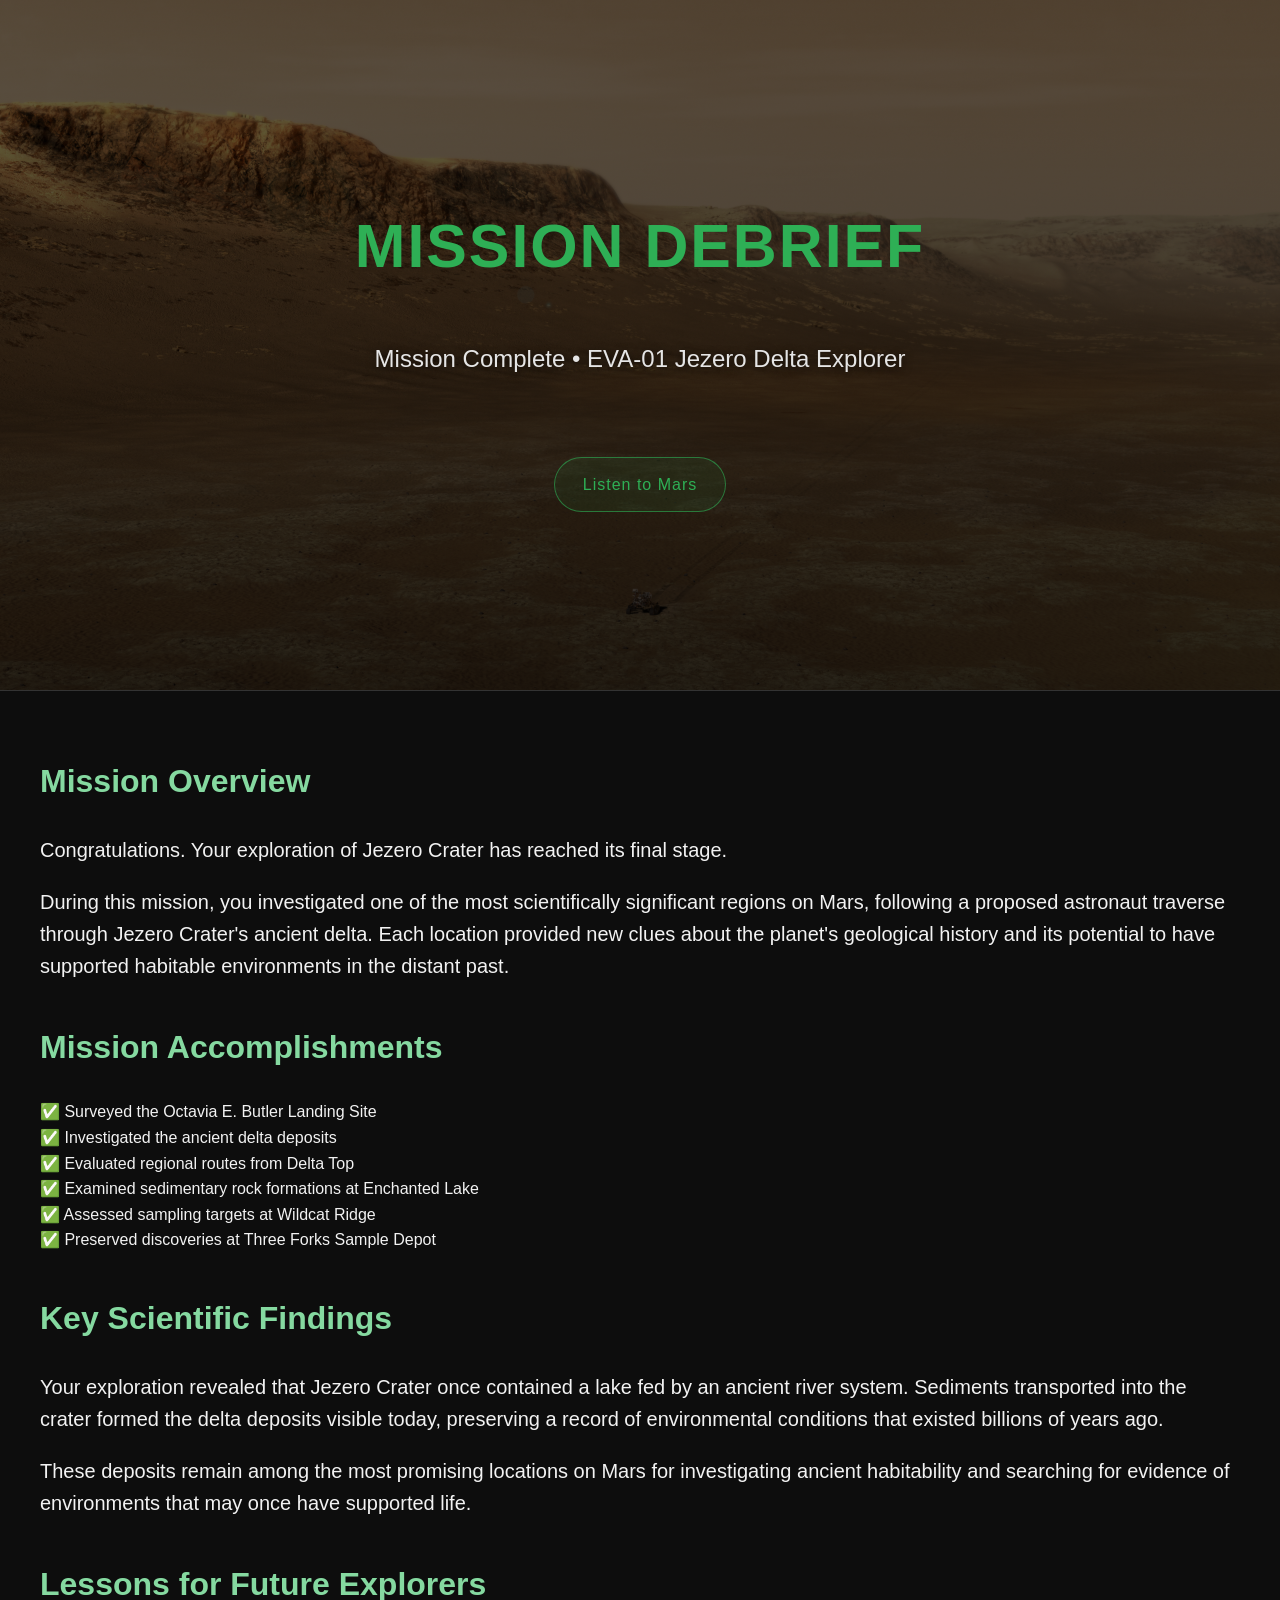
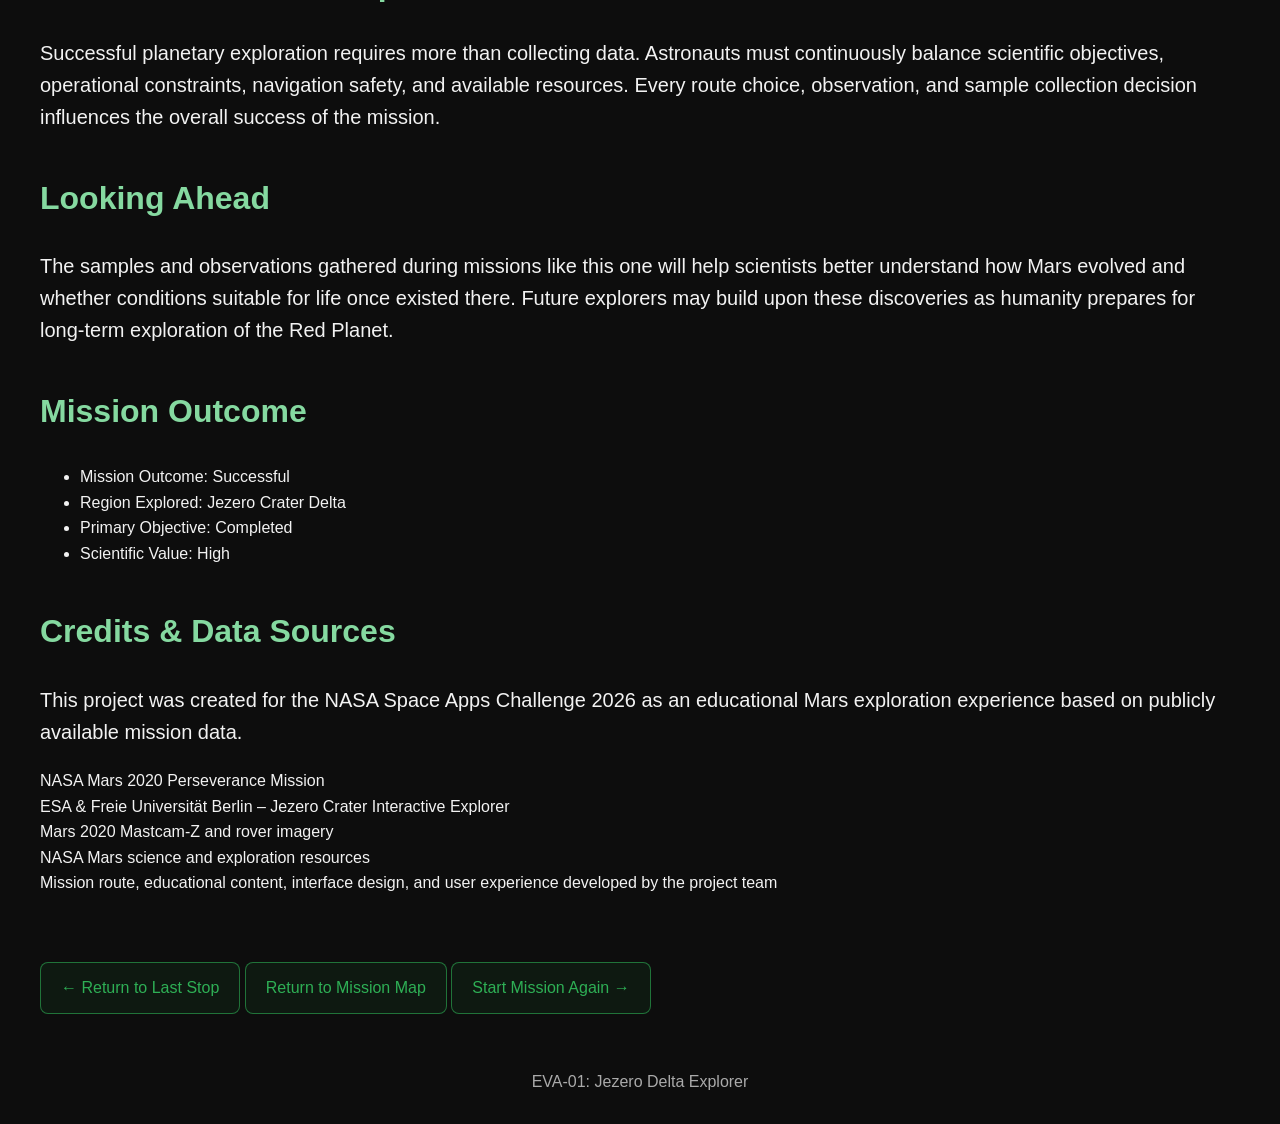
==== mission-summary.html @ d559239f "Add files via upload" ====
<!DOCTYPE html>
<html lang="en">

<head>
    <meta charset="UTF-8">
    <meta name="viewport" content="width=device-width, initial-scale=1.0">
    <title>Mission Debrief</title>

    <link rel="stylesheet" href="style.css">
</head>

<body>

    <header class="scene-header debrief-header"
        style="background-image:
        linear-gradient(rgba(0,0,0,0.55), rgba(0,0,0,0.80)),
        url('images/rover_at_Jezero.png');">

        <h1 class="scene-title milestone-title">
            Mission Debrief
        </h1>

        <p class="subtitle">
            Mission Complete • EVA-01 Jezero Delta Explorer
        </p>
        </body>
        <audio id="marsAudio">
    <source src="audio/mars-sounds.mp3" type="audio/mpeg">
</audio>
        <p>
    <a class="hero-button milestone"
       href="#"
       onclick="document.getElementById('marsAudio').play(); return false;">
       Listen to Mars
    </a>
</p>

    </header>

    <div class="container scene-content milestone">

        <h2>Mission Overview</h2>

        <p>
            Congratulations. Your exploration of Jezero Crater has reached its
            final stage.
        </p>

        <p>
            During this mission, you investigated one of the most scientifically
            significant regions on Mars, following a proposed astronaut traverse
            through Jezero Crater's ancient delta. Each location provided new
            clues about the planet's geological history and its potential to
            have supported habitable environments in the distant past.
        </p>

        <h2>Mission Accomplishments</h2>

        <ul style="list-style-type: none; padding-left: 0;">
            <li>✅ Surveyed the Octavia E. Butler Landing Site</li>
            <li>✅ Investigated the ancient delta deposits</li>
            <li>✅ Evaluated regional routes from Delta Top</li>
            <li>✅ Examined sedimentary rock formations at Enchanted Lake</li>
            <li>✅ Assessed sampling targets at Wildcat Ridge</li>
            <li>✅ Preserved discoveries at Three Forks Sample Depot</li>
        </ul>

        <h2>Key Scientific Findings</h2>

        <p>
            Your exploration revealed that Jezero Crater once contained a lake
            fed by an ancient river system. Sediments transported into the crater
            formed the delta deposits visible today, preserving a record of
            environmental conditions that existed billions of years ago.
        </p>

        <p>
            These deposits remain among the most promising locations on Mars
            for investigating ancient habitability and searching for evidence
            of environments that may once have supported life.
        </p>

        <h2>Lessons for Future Explorers</h2>

        <p>
            Successful planetary exploration requires more than collecting data.
            Astronauts must continuously balance scientific objectives,
            operational constraints, navigation safety, and available resources.
            Every route choice, observation, and sample collection decision
            influences the overall success of the mission.
        </p>

        <h2>Looking Ahead</h2>

        <p>
            The samples and observations gathered during missions like this one
            will help scientists better understand how Mars evolved and whether
            conditions suitable for life once existed there. Future explorers
            may build upon these discoveries as humanity prepares for long-term
            exploration of the Red Planet.
        </p>

        <h2>Mission Outcome</h2>

        <ul>
            <li>Mission Outcome: Successful</li>
            <li>Region Explored: Jezero Crater Delta</li>
            <li>Primary Objective: Completed</li>
            <li>Scientific Value: High</li>
        </ul>
<h2>Credits & Data Sources</h2>

<p>
This project was created for the NASA Space Apps Challenge 2026 as an educational
Mars exploration experience based on publicly available mission data.
</p>

<ul style="list-style-type: none; padding-left: 0;">

    <li>NASA Mars 2020 Perseverance Mission</li>

    <li>ESA & Freie Universität Berlin – Jezero Crater Interactive Explorer</li>

    <li>Mars 2020 Mastcam-Z and rover imagery</li>

    <li>NASA Mars science and exploration resources</li>

    <li>Mission route, educational content, interface design, and user experience developed by the project team</li>

</ul>

        <div style="height:40px;"></div>

        <div class="navigation-buttons">

            <a class="button milestone" href="three-forks.html">
                ← Return to Last Stop
            </a>

            <a class="button milestone" href="index.html#mission-map">
                Return to Mission Map
            </a>

            <a class="button milestone" href="octavia.html">
                Start Mission Again →
            </a>

        </div>

    </div>

    <footer>
        EVA-01: Jezero Delta Explorer
    </footer>

</body>

</html>
---- style.css ----
html {
    scroll-behavior: smooth;
}

body {
    margin: 0;
    font-family: "Segoe UI", Tahoma, Geneva, Verdana, sans-serif;
    background: #0d0d0d;
    color: #f2f2f2;
    line-height: 1.6;
}

header {

    background-image:
        linear-gradient(
            rgba(0,0,0,0.6),
            rgba(0,0,0,0.7)
        ),
        url("images/mars-background.png");

    background-size: cover;
    background-position: center;

    text-align: center;

    padding: 90px 20px;

    border-bottom: 1px solid #333333;
}

h1 {
    margin-bottom: 40px;
    color: #8bd3ff;
    font-size: 4rem;
    letter-spacing: 2px;
    text-transform: uppercase;
}

h2 {
    font-size: 2rem;
    color: #8bd3ff;
    margin-top: 40px;
}

h3 {
    font-size: 1.4rem;
    color: #ffffff;
}

p {
    font-size: 1.25rem;
}


.subtitle {
    color: #e5e5e5;
    font-size: 1.5rem;
    max-width: 1000px;
    margin: 25px auto 0 auto;
    line-height: 1.5;
    text-shadow: 0 2px 10px rgba(0,0,0,0.6);
}

.container {
    max-width: 1200px;
    margin: auto;
    padding: 25px;
}

.map-container {
    text-align: center;
}

.map-container img {
    width: 100%;
    max-width: 1200px;
    border-radius: 12px;

    box-shadow:
        0 10px 30px rgba(0,0,0,.6);

    transition: transform 0.6s ease;
}

.mission-map:hover {
    transform: scale(1.04);
}

.mission-map {
    position: relative;
    display: inline-block;
    width: 100%;
    transition: transform 0.6s ease;
}

.objectives {
    background: #1d1d1d;
    padding: 20px;
    border-radius: 10px;
    margin-top: 25px;
}

.locations {
    margin-top: 25px;
}

.locations a {
    display: block;
    margin: 10px 0;
    padding: 15px;
    color: white;
    text-decoration: none;
    border-radius: 8px;
}

.locations a:hover {
    background: #333;
}

.button {
    display: inline-block;
    background: #d95f38;
    color: white;
    padding: 12px 20px;
    text-decoration: none;
    border-radius: 8px;
    margin-top: 10px;
    transition: all 0.3s ease;
}
    

.button:hover {
    background: #f07b52;
    transform: translateY(-2px);
}

footer {
    text-align: center;
    padding: 30px;
    color: #aaa;
}
.mission-map {
    position: relative;
    display: inline-block;
    max-width: 1500px;
}

.mission-map img {
    display: block;
    width: 100%;
}

.hotspot {
    position: absolute;
    width: 60px;
    height: 60px;
    border-radius: 50%;
    border: transparent;
    background: transparent;
    transition: all 0.3s;
}

.hotspot:hover {
    transform: scale(1.2);
    background: rgba(255,255,255,0.4);
}

/* 1 Octavia */

.hotspot1 {
    left: 56.15%;
    top: 66%;
}

/* 2 Delta Base */

.hotspot2 {
    left: 57.1%;
    top: 29.7%;
}

/* 3 Delta Top */

.hotspot3 {
    left: 38.25%;
    top: 37.25%;
}

/* 4 Enchanted Lake */

.hotspot4 {
    left: 39.6%;
    top: 64%;
}

/* 5 Wildcat Ridge */

.hotspot5 {
    left: 45.4%;
    top: 55.25%;
}

/* 6 Three Forks */

.hotspot6 {
    left: 47.5%;
    top: 69.35%;
}

.hero-button {

    display: inline-block;

    margin-top: 60px;

    padding: 14px 28px;

    font-size: 1rem;

    font-weight: 500;

    letter-spacing: 1px;

    text-decoration: none;

    color: #d7e8f5;

    border: 1px solid rgba(215,232,245,0.4);

    background: rgba(255,255,255,0.05);

    border-radius: 30px;

    transition: all .3s ease;
}

.hero-button:hover {

    background: rgba(255,255,255,0.10);

    border-color: #8bd3ff;

    color: white;
}

.hero-button.milestone {
color: #2eaf55;
border: 1px solid rgba(46,175,85,0.6);
background: rgba(46,175,85,0.08);
}
 
.hero-button.milestone:hover {
background: rgba(46,175,85,0.15);
border-color: #2eaf55;
}

.hero-button.observation {
    color: #66b6ff;
    border: 1px solid rgba(102,182,255,0.6);
    background: rgba(102,182,255,0.08);
}

.hero-button.observation:hover {
    background: rgba(102,182,255,0.15);
    border-color: #66b6ff;
}

.hero-button.decision {
    color: #ffbe28;
    border: 1px solid rgba(255,190,40,0.6);
    background: rgba(255,190,40,0.08);
}

.hero-button.decision:hover {
    background: rgba(255,190,40,0.15);
    border-color: #ffbe28;
}

.legend-item {
    margin: 10px 0;
    display: flex;
    align-items: center;
    gap: 12px;
}

.legend-box {
    width: 18px;
    height: 18px;
    border-radius: 3px;
    display: inline-block;
}

.legend-milestone {
    background-color: #2eaf55;
}

.legend-observation {
    background-color: #6eb5f7;
}

.legend-decision {
    background-color: #fcff3d;
}

.legend {
    display: flex;
    gap: 30px;
    flex-wrap: wrap;
}

.milestone-stop {

    border-left: 6px solid #2eaf55;

    background:
            rgba(29,29,29,1) 20%
    
}

.observation-stop {

    border-left: 6px solid #70adeb;

    background:
            rgba(29,29,29,1) 20%
    
}

.decision-stop {

    border-left: 6px solid #fff23d;

    background:
    
        rgba(29,29,29,1) 20%

}


.scene-header {

    background-size: cover;
    background-position: center;

    text-align: center;

    padding: 120px 20px;

    border-bottom: 1px solid #333;
}

.scene-title {

    font-size: 3.8rem;

    margin-bottom: 20px;

    text-transform: uppercase;

    letter-spacing: 2px;
}

.scene-title.milestone-title {
    color: #2eaf55;
}

.scene-title.observation-title {
    color: #66b6ff;
}

.scene-title.decision-title {
    color: #ffbe28;
}

.button.milestone {
    color: #2eaf55;

    border: 1px solid rgba(46,175,85,0.6);

    background: rgba(46,175,85,0.08);
}

.button.milestone:hover {
    background: rgba(46,175,85,0.15);

    border-color: #2eaf55;

    color: white;
}

.button.observation {
    color: #66b6ff;

    border: 1px solid rgba(102,182,255,0.6);

    background: rgba(102,182,255,0.08);
}

.button.observation:hover {
    background: rgba(102,182,255,0.15);

    border-color: #66b6ff;

    color: white;
}

.button.decision {
    color: #f5e12b;

    border: 1px solid rgba(255,190,40,0.6);

    background: rgba(255,190,40,0.08);
}

.button.decision:hover {
    background: rgba(255,190,40,0.15);

    border-color: #ffbe28;

    color: white;
}

.scene-content.milestone h2 {
    color: #85d9a0;
}

.scene-content.observation h2 {
    color: #9bccff;
}

.scene-content.decision h2 {
    color: #ffd766;
}

.debrief-header {

    min-height: 450px;

    display: flex;

    flex-direction: column;

    justify-content: center;

    align-items: center;

    background-size: cover;

    background-position: center center;
}
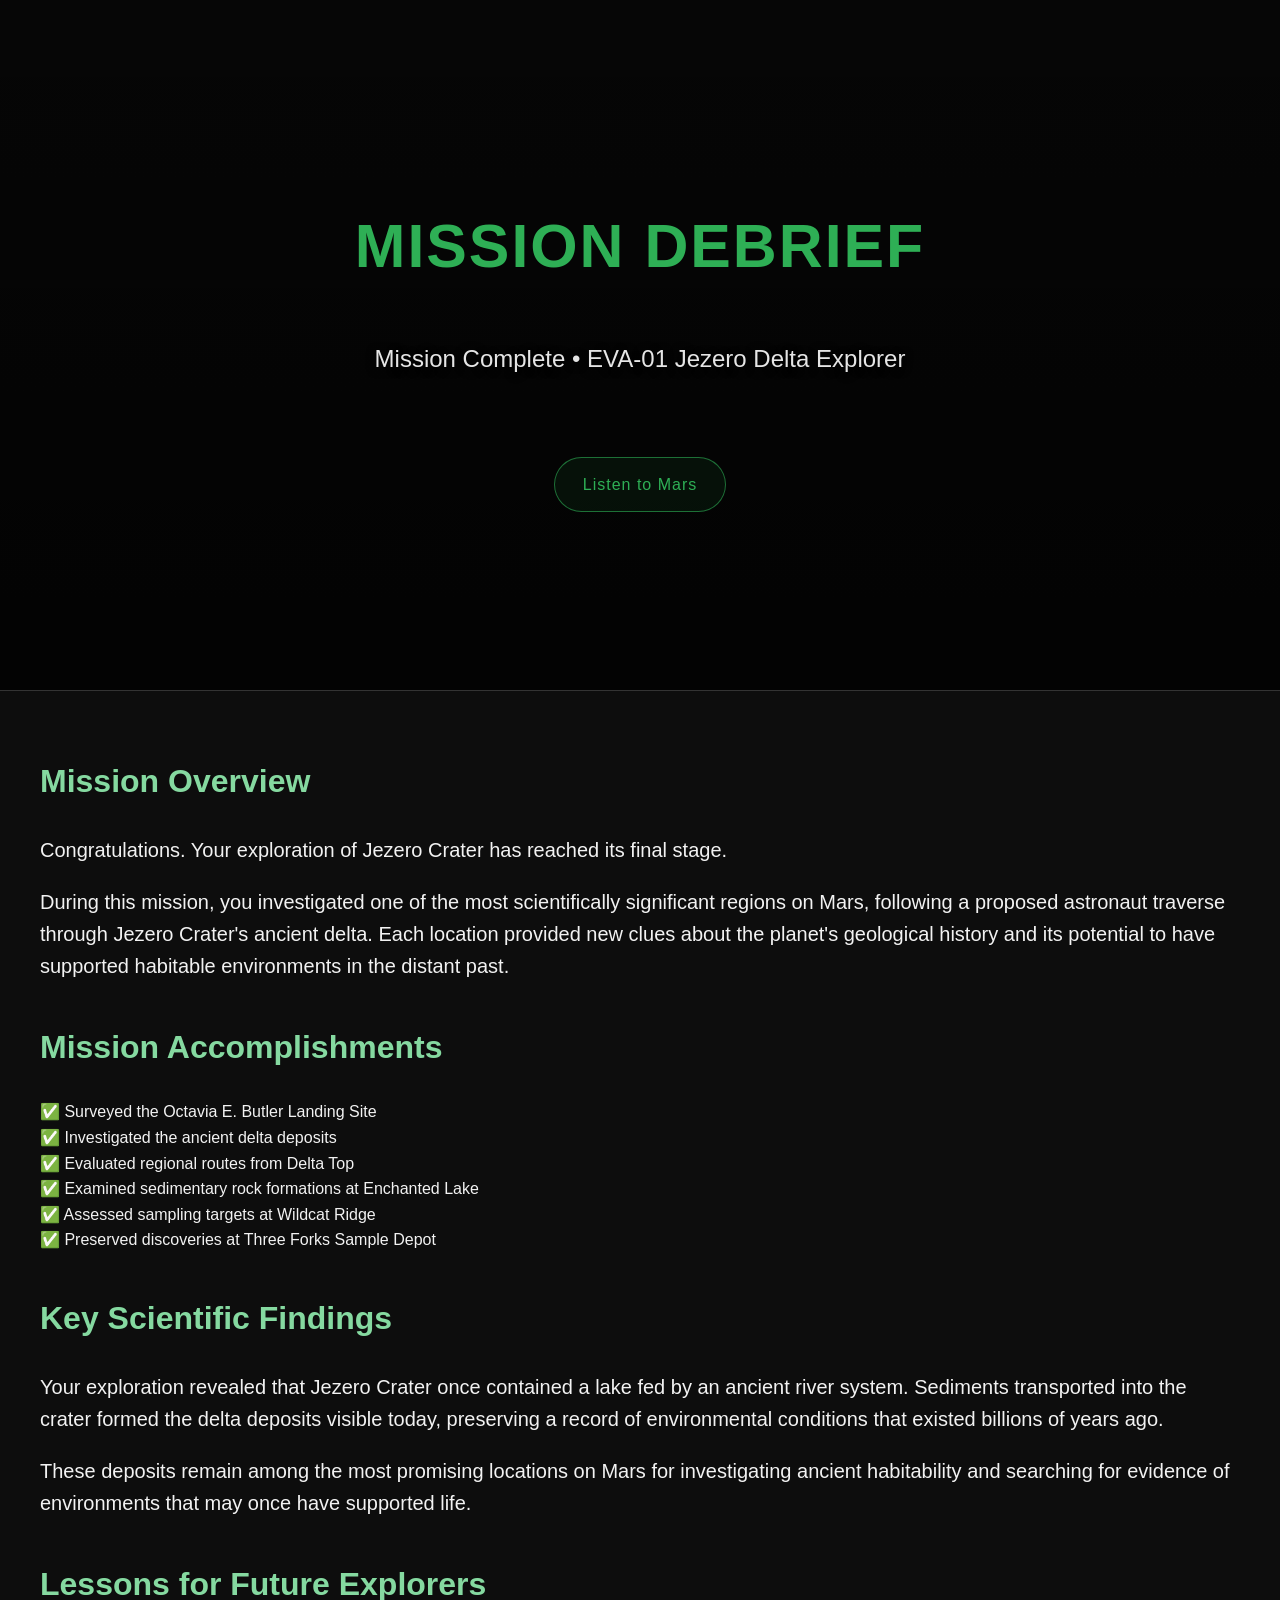
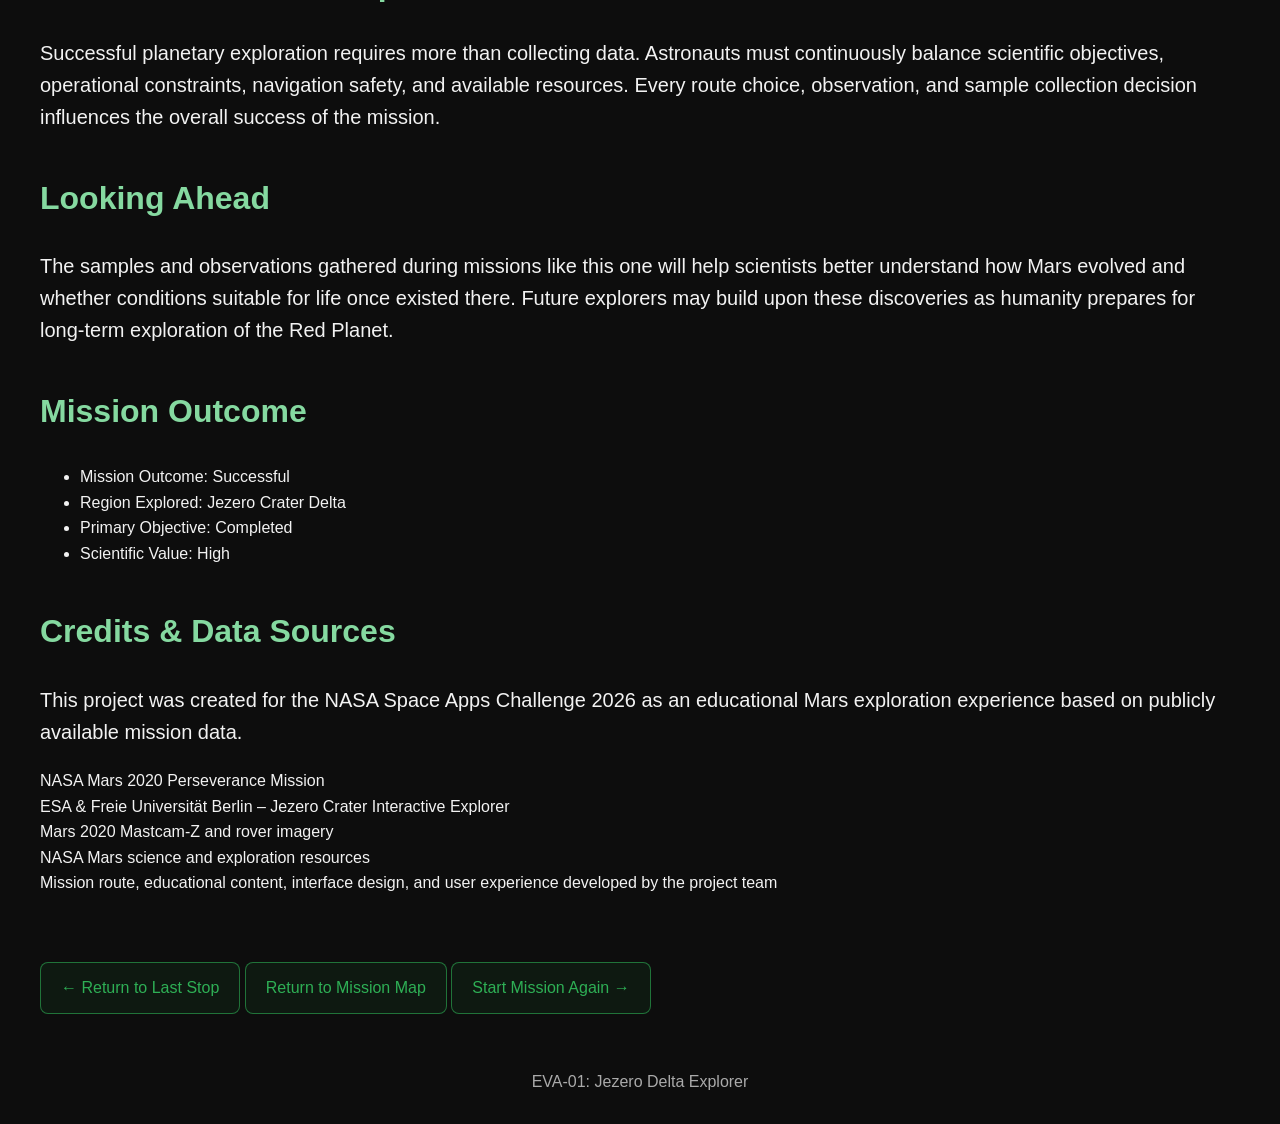
==== commit 6847dd61: "Update mission-summary.html" ====
--- a/mission-summary.html
+++ b/mission-summary.html
@@ -14,7 +14,7 @@
     <header class="scene-header debrief-header"
         style="background-image:
         linear-gradient(rgba(0,0,0,0.55), rgba(0,0,0,0.80)),
-        url('images/rover_at_Jezero.png');">
+        url('images/rover_at_Jezero.jpg');">
 
         <h1 class="scene-title milestone-title">
             Mission Debrief
@@ -155,4 +155,4 @@
 
 </body>
 
-</html>+</html>
--- a/style.css
+++ b/style.css
@@ -449,4 +449,27 @@
     background-size: cover;
 
     background-position: center center;
-}+}
+@media (max-width: 768px) {
+
+    header h1 {
+        font-size: 3rem;
+        line-height: 1.2;
+    }
+
+    header .subtitle {
+        font-size: 1.2rem;
+        line-height: 1.4;
+        padding: 0 15px;
+    }
+
+}
+
+@media (max-width: 768px) {
+
+    .hero-button {
+        font-size: 1.1rem;
+        padding: 16px 30px;
+    }
+
+}
